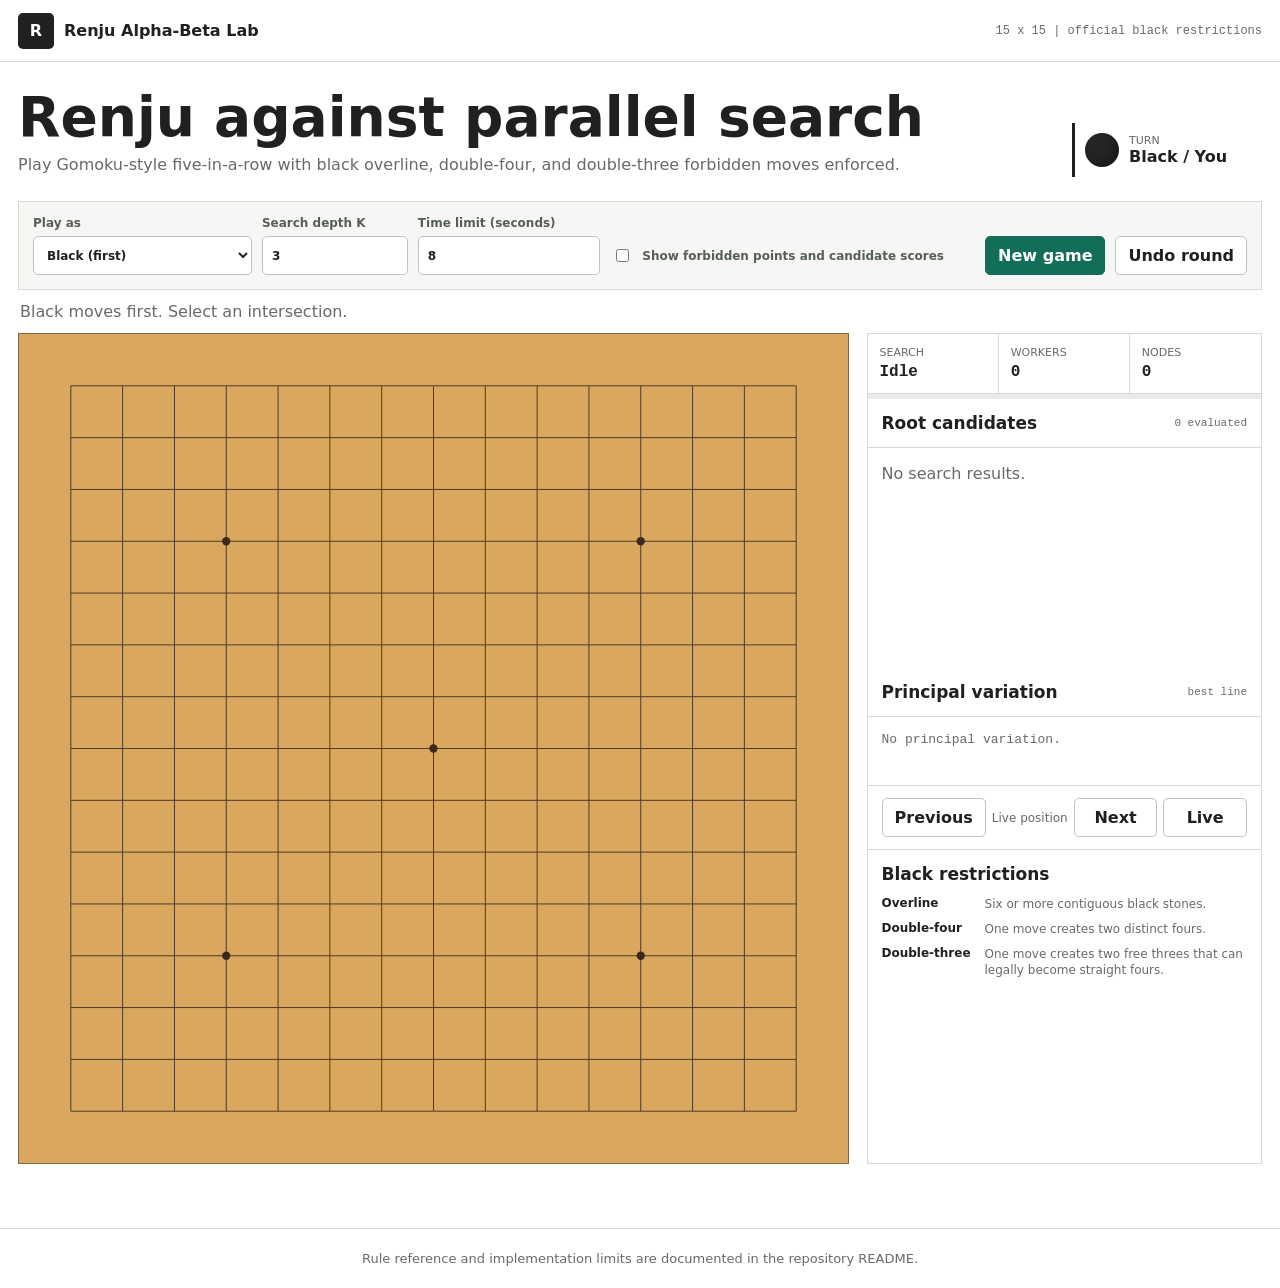
==== index.html @ b0e86195 "Build parallel Renju alpha-beta game" ====
<!doctype html>
<html lang="en">
<head>
  <meta charset="utf-8"><meta name="viewport" content="width=device-width, initial-scale=1">
  <meta http-equiv="Content-Security-Policy" content="default-src 'self'; script-src 'self'; style-src 'self'; worker-src 'self'; connect-src 'none'; object-src 'none'; base-uri 'self'; frame-ancestors 'none'; form-action 'none'">
  <meta name="referrer" content="no-referrer"><title>Renju Alpha-Beta Lab</title><link rel="stylesheet" href="styles.css">
</head>
<body>
  <header><div><span class="mark">R</span><strong>Renju Alpha-Beta Lab</strong></div><span>15 x 15 | official black restrictions</span></header>
  <main>
    <section class="game-head"><div><h1>Renju against parallel search</h1><p>Play Gomoku-style five-in-a-row with black overline, double-four, and double-three forbidden moves enforced.</p></div><div class="turn"><span id="turnStone" class="stone black"></span><div><small>Turn</small><strong id="turnLabel">Black / You</strong></div></div></section>
    <section class="controls">
      <label>Play as<select id="humanColor"><option value="1">Black (first)</option><option value="2">White</option></select></label>
      <label>Search depth K<input id="depth" type="number" min="1" max="6" value="3"></label>
      <label>Time limit (seconds)<input id="timeLimit" type="number" min="1" max="30" value="8"></label>
      <label class="check"><input id="cheat" type="checkbox"> Show forbidden points and candidate scores</label>
      <button id="newGame" class="primary" type="button">New game</button><button id="undo" type="button">Undo round</button>
    </section>
    <div id="status" class="status">Black moves first. Select an intersection.</div>
    <section class="workspace">
      <section class="board-panel"><canvas id="board" width="900" height="900" aria-label="Renju board"></canvas></section>
      <aside class="analysis">
        <div class="analysis-head"><div><small>Search</small><strong id="searchState">Idle</strong></div><div><small>Workers</small><strong id="workerCount">0</strong></div><div><small>Nodes</small><strong id="nodes">0</strong></div></div>
        <div class="progress"><div id="progressBar"></div></div>
        <div class="section-title"><h2>Root candidates</h2><span id="candidateCount">0 evaluated</span></div>
        <div id="candidates" class="candidates"><p>No search results.</p></div>
        <div class="section-title"><h2>Principal variation</h2><span>best line</span></div>
        <div id="pv" class="pv">No principal variation.</div>
        <div class="replay"><button id="replayBack" type="button">Previous</button><span id="replayLabel">Live position</span><button id="replayForward" type="button">Next</button><button id="live" type="button">Live</button></div>
        <div class="rules"><h2>Black restrictions</h2><dl><dt>Overline</dt><dd>Six or more contiguous black stones.</dd><dt>Double-four</dt><dd>One move creates two distinct fours.</dd><dt>Double-three</dt><dd>One move creates two free threes that can legally become straight fours.</dd></dl></div>
      </aside>
    </section>
  </main>
  <footer>Rule reference and implementation limits are documented in the repository README.</footer>
  <script src="engine.js"></script><script src="app.js"></script>
</body></html>
---- styles.css ----
:root{--ink:#20211f;--muted:#666b65;--line:#d7d9d3;--paper:#f6f7f4;--green:#136e59;--red:#bd483d;--wood:#d9a85e;font-family:Inter,ui-sans-serif,system-ui,sans-serif;color:var(--ink)}*{box-sizing:border-box}body{margin:0;background:#fff}header{height:62px;padding:0 max(18px,calc((100vw - 1320px)/2));display:flex;align-items:center;justify-content:space-between;gap:12px;border-bottom:1px solid var(--line)}header div{display:flex;align-items:center;gap:10px}.mark{display:grid;place-items:center;width:36px;height:36px;border-radius:5px;background:var(--ink);color:#fff;font-weight:800}header>span{color:var(--muted);font:12px ui-monospace,monospace}main{max-width:1320px;margin:auto;padding:28px 18px 64px}.game-head{display:flex;justify-content:space-between;align-items:end;gap:24px}h1{margin:0 0 8px;font-size:clamp(32px,4.3vw,58px);line-height:1;letter-spacing:0}h2{margin:0;font-size:17px}p{margin:0;color:var(--muted);line-height:1.5}.turn{min-width:190px;display:flex;align-items:center;gap:10px;padding:10px;border-left:3px solid var(--ink)}.turn small,.analysis small{display:block;color:var(--muted);font-size:11px;text-transform:uppercase}.stone{display:block;width:34px;height:34px;border-radius:50%;box-shadow:inset -4px -5px 7px #0004}.stone.black{background:#242522}.stone.white{background:#fff;border:1px solid #999}.controls{display:grid;grid-template-columns:1.2fr .8fr 1fr 2fr auto auto;gap:10px;align-items:end;margin-top:24px;padding:14px;border:1px solid var(--line);background:var(--paper)}label{display:grid;gap:6px;color:#555e57;font-size:12px;font-weight:750}input,select,button{min-height:39px;border:1px solid #bdc4bd;border-radius:5px;background:#fff;color:var(--ink);font:inherit}input,select{width:100%;padding:7px 9px}.check{display:flex;align-items:center;gap:8px;min-height:39px}.check input{width:17px;min-height:auto}button{padding:7px 12px;font-weight:750;cursor:pointer}.primary{color:#fff;border-color:var(--green);background:var(--green)}button:hover:not(:disabled){border-color:var(--green)}button:disabled{opacity:.45}.status{min-height:42px;padding:12px 2px;color:var(--muted)}.status.error{color:var(--red)}.workspace{display:grid;grid-template-columns:minmax(0,2.1fr) minmax(320px,1fr);gap:18px}.board-panel{min-width:0;border:1px solid #7c6748;background:var(--wood)}#board{display:block;width:100%;aspect-ratio:1;background:var(--wood);touch-action:none}.analysis{border:1px solid var(--line);min-width:0}.analysis-head{display:grid;grid-template-columns:repeat(3,1fr);border-bottom:1px solid var(--line)}.analysis-head div{padding:12px;border-right:1px solid var(--line)}.analysis-head div:last-child{border:0}.analysis-head strong{display:block;margin-top:4px;font:700 16px ui-monospace,monospace}.progress{height:5px;background:#e8ebe7}.progress div{height:100%;width:0;background:var(--green);transition:width .15s}.section-title{display:flex;align-items:center;justify-content:space-between;padding:14px;border-bottom:1px solid var(--line)}.section-title span{font:11px ui-monospace,monospace;color:var(--muted)}.candidates{height:220px;overflow:auto}.candidates p{padding:14px}.candidate{display:grid;grid-template-columns:38px 1fr auto;gap:8px;padding:9px 14px;border-bottom:1px solid var(--line);font:12px ui-monospace,monospace}.candidate strong{font-size:13px}.candidate .bar{height:4px;margin-top:5px;background:#dce5e1}.candidate .bar i{display:block;height:100%;background:var(--green)}.pv{min-height:68px;padding:12px 14px;font:13px/1.7 ui-monospace,monospace;color:var(--muted)}.replay{display:grid;grid-template-columns:1fr auto 1fr 1fr;gap:6px;padding:12px 14px;border-block:1px solid var(--line)}.replay span{align-self:center;font-size:12px;color:var(--muted);white-space:nowrap}.rules{padding:14px}.rules dl{display:grid;grid-template-columns:95px 1fr;gap:8px;margin:12px 0 0;font-size:12px}.rules dt{font-weight:800}.rules dd{margin:0;color:var(--muted);line-height:1.4}footer{padding:22px;border-top:1px solid var(--line);text-align:center;color:var(--muted);font-size:13px}@media(max-width:950px){.controls{grid-template-columns:repeat(3,1fr)}.workspace{grid-template-columns:1fr}.analysis{display:grid;grid-template-columns:1fr 1fr}.analysis-head,.progress,.replay,.rules{grid-column:1/-1}}@media(max-width:620px){header>span{max-width:120px;text-align:right}.game-head{align-items:flex-start;flex-direction:column}.turn{min-width:0}.controls{grid-template-columns:1fr 1fr}.controls label:nth-child(1),.controls .check{grid-column:1/-1}.analysis{display:block}.replay{grid-template-columns:1fr 1fr}.replay span{grid-column:1/-1;grid-row:1}.board-panel{margin-inline:-18px;border-inline:0}.rules dl{grid-template-columns:82px 1fr}}
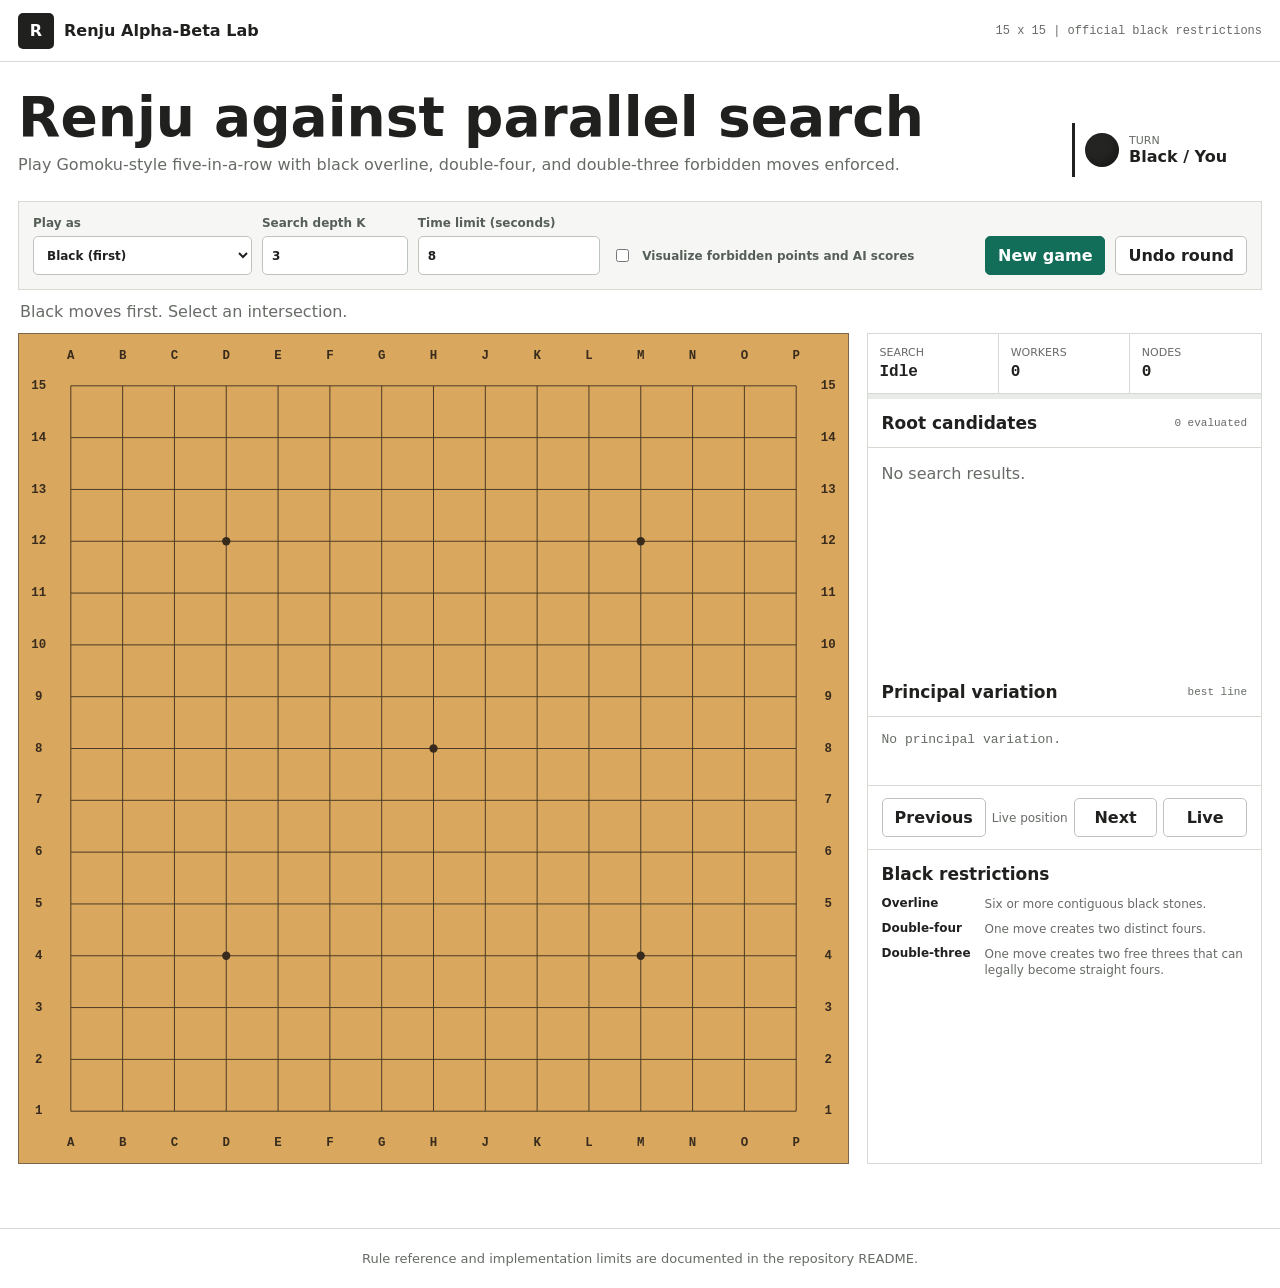
==== commit c09e20dd: "Visualize board coordinates and AI scores" ====
--- a/index.html
+++ b/index.html
@@ -13,10 +13,15 @@
       <label>Play as<select id="humanColor"><option value="1">Black (first)</option><option value="2">White</option></select></label>
       <label>Search depth K<input id="depth" type="number" min="1" max="6" value="3"></label>
       <label>Time limit (seconds)<input id="timeLimit" type="number" min="1" max="30" value="8"></label>
-      <label class="check"><input id="cheat" type="checkbox"> Show forbidden points and candidate scores</label>
+      <label class="check"><input id="cheat" type="checkbox"> Visualize forbidden points and AI scores</label>
       <button id="newGame" class="primary" type="button">New game</button><button id="undo" type="button">Undo round</button>
     </section>
     <div id="status" class="status">Black moves first. Select an intersection.</div>
+    <div id="scoreLegend" class="score-legend" hidden aria-label="AI candidate score colors">
+      <span><i class="score-low"></i>Lower score</span>
+      <span><i class="score-mid"></i>Middle score</span>
+      <span><i class="score-high"></i>Higher score</span>
+    </div>
     <section class="workspace">
       <section class="board-panel"><canvas id="board" width="900" height="900" aria-label="Renju board"></canvas></section>
       <aside class="analysis">
--- a/styles.css
+++ b/styles.css
@@ -1 +1 @@
-:root{--ink:#20211f;--muted:#666b65;--line:#d7d9d3;--paper:#f6f7f4;--green:#136e59;--red:#bd483d;--wood:#d9a85e;font-family:Inter,ui-sans-serif,system-ui,sans-serif;color:var(--ink)}*{box-sizing:border-box}body{margin:0;background:#fff}header{height:62px;padding:0 max(18px,calc((100vw - 1320px)/2));display:flex;align-items:center;justify-content:space-between;gap:12px;border-bottom:1px solid var(--line)}header div{display:flex;align-items:center;gap:10px}.mark{display:grid;place-items:center;width:36px;height:36px;border-radius:5px;background:var(--ink);color:#fff;font-weight:800}header>span{color:var(--muted);font:12px ui-monospace,monospace}main{max-width:1320px;margin:auto;padding:28px 18px 64px}.game-head{display:flex;justify-content:space-between;align-items:end;gap:24px}h1{margin:0 0 8px;font-size:clamp(32px,4.3vw,58px);line-height:1;letter-spacing:0}h2{margin:0;font-size:17px}p{margin:0;color:var(--muted);line-height:1.5}.turn{min-width:190px;display:flex;align-items:center;gap:10px;padding:10px;border-left:3px solid var(--ink)}.turn small,.analysis small{display:block;color:var(--muted);font-size:11px;text-transform:uppercase}.stone{display:block;width:34px;height:34px;border-radius:50%;box-shadow:inset -4px -5px 7px #0004}.stone.black{background:#242522}.stone.white{background:#fff;border:1px solid #999}.controls{display:grid;grid-template-columns:1.2fr .8fr 1fr 2fr auto auto;gap:10px;align-items:end;margin-top:24px;padding:14px;border:1px solid var(--line);background:var(--paper)}label{display:grid;gap:6px;color:#555e57;font-size:12px;font-weight:750}input,select,button{min-height:39px;border:1px solid #bdc4bd;border-radius:5px;background:#fff;color:var(--ink);font:inherit}input,select{width:100%;padding:7px 9px}.check{display:flex;align-items:center;gap:8px;min-height:39px}.check input{width:17px;min-height:auto}button{padding:7px 12px;font-weight:750;cursor:pointer}.primary{color:#fff;border-color:var(--green);background:var(--green)}button:hover:not(:disabled){border-color:var(--green)}button:disabled{opacity:.45}.status{min-height:42px;padding:12px 2px;color:var(--muted)}.status.error{color:var(--red)}.workspace{display:grid;grid-template-columns:minmax(0,2.1fr) minmax(320px,1fr);gap:18px}.board-panel{min-width:0;border:1px solid #7c6748;background:var(--wood)}#board{display:block;width:100%;aspect-ratio:1;background:var(--wood);touch-action:none}.analysis{border:1px solid var(--line);min-width:0}.analysis-head{display:grid;grid-template-columns:repeat(3,1fr);border-bottom:1px solid var(--line)}.analysis-head div{padding:12px;border-right:1px solid var(--line)}.analysis-head div:last-child{border:0}.analysis-head strong{display:block;margin-top:4px;font:700 16px ui-monospace,monospace}.progress{height:5px;background:#e8ebe7}.progress div{height:100%;width:0;background:var(--green);transition:width .15s}.section-title{display:flex;align-items:center;justify-content:space-between;padding:14px;border-bottom:1px solid var(--line)}.section-title span{font:11px ui-monospace,monospace;color:var(--muted)}.candidates{height:220px;overflow:auto}.candidates p{padding:14px}.candidate{display:grid;grid-template-columns:38px 1fr auto;gap:8px;padding:9px 14px;border-bottom:1px solid var(--line);font:12px ui-monospace,monospace}.candidate strong{font-size:13px}.candidate .bar{height:4px;margin-top:5px;background:#dce5e1}.candidate .bar i{display:block;height:100%;background:var(--green)}.pv{min-height:68px;padding:12px 14px;font:13px/1.7 ui-monospace,monospace;color:var(--muted)}.replay{display:grid;grid-template-columns:1fr auto 1fr 1fr;gap:6px;padding:12px 14px;border-block:1px solid var(--line)}.replay span{align-self:center;font-size:12px;color:var(--muted);white-space:nowrap}.rules{padding:14px}.rules dl{display:grid;grid-template-columns:95px 1fr;gap:8px;margin:12px 0 0;font-size:12px}.rules dt{font-weight:800}.rules dd{margin:0;color:var(--muted);line-height:1.4}footer{padding:22px;border-top:1px solid var(--line);text-align:center;color:var(--muted);font-size:13px}@media(max-width:950px){.controls{grid-template-columns:repeat(3,1fr)}.workspace{grid-template-columns:1fr}.analysis{display:grid;grid-template-columns:1fr 1fr}.analysis-head,.progress,.replay,.rules{grid-column:1/-1}}@media(max-width:620px){header>span{max-width:120px;text-align:right}.game-head{align-items:flex-start;flex-direction:column}.turn{min-width:0}.controls{grid-template-columns:1fr 1fr}.controls label:nth-child(1),.controls .check{grid-column:1/-1}.analysis{display:block}.replay{grid-template-columns:1fr 1fr}.replay span{grid-column:1/-1;grid-row:1}.board-panel{margin-inline:-18px;border-inline:0}.rules dl{grid-template-columns:82px 1fr}}
+:root{--ink:#20211f;--muted:#666b65;--line:#d7d9d3;--paper:#f6f7f4;--green:#136e59;--red:#bd483d;--wood:#d9a85e;font-family:Inter,ui-sans-serif,system-ui,sans-serif;color:var(--ink)}*{box-sizing:border-box}body{margin:0;background:#fff}header{height:62px;padding:0 max(18px,calc((100vw - 1320px)/2));display:flex;align-items:center;justify-content:space-between;gap:12px;border-bottom:1px solid var(--line)}header div{display:flex;align-items:center;gap:10px}.mark{display:grid;place-items:center;width:36px;height:36px;border-radius:5px;background:var(--ink);color:#fff;font-weight:800}header>span{color:var(--muted);font:12px ui-monospace,monospace}main{max-width:1320px;margin:auto;padding:28px 18px 64px}.game-head{display:flex;justify-content:space-between;align-items:end;gap:24px}h1{margin:0 0 8px;font-size:clamp(32px,4.3vw,58px);line-height:1;letter-spacing:0}h2{margin:0;font-size:17px}p{margin:0;color:var(--muted);line-height:1.5}.turn{min-width:190px;display:flex;align-items:center;gap:10px;padding:10px;border-left:3px solid var(--ink)}.turn small,.analysis small{display:block;color:var(--muted);font-size:11px;text-transform:uppercase}.stone{display:block;width:34px;height:34px;border-radius:50%;box-shadow:inset -4px -5px 7px #0004}.stone.black{background:#242522}.stone.white{background:#fff;border:1px solid #999}.controls{display:grid;grid-template-columns:1.2fr .8fr 1fr 2fr auto auto;gap:10px;align-items:end;margin-top:24px;padding:14px;border:1px solid var(--line);background:var(--paper)}label{display:grid;gap:6px;color:#555e57;font-size:12px;font-weight:750}input,select,button{min-height:39px;border:1px solid #bdc4bd;border-radius:5px;background:#fff;color:var(--ink);font:inherit}input,select{width:100%;padding:7px 9px}.check{display:flex;align-items:center;gap:8px;min-height:39px}.check input{width:17px;min-height:auto}button{padding:7px 12px;font-weight:750;cursor:pointer}.primary{color:#fff;border-color:var(--green);background:var(--green)}button:hover:not(:disabled){border-color:var(--green)}button:disabled{opacity:.45}.status{min-height:42px;padding:12px 2px;color:var(--muted)}.status.error{color:var(--red)}.score-legend{display:flex;justify-content:flex-end;gap:16px;min-height:30px;padding:0 2px 9px;color:var(--muted);font-size:12px}.score-legend[hidden]{display:none}.score-legend span{display:flex;align-items:center;gap:6px}.score-legend i{width:22px;height:8px;border-radius:2px}.score-low{background:#b5443b}.score-mid{background:#e1b542}.score-high{background:#13705a}.workspace{display:grid;grid-template-columns:minmax(0,2.1fr) minmax(320px,1fr);gap:18px}.board-panel{min-width:0;border:1px solid #7c6748;background:var(--wood)}#board{display:block;width:100%;aspect-ratio:1;background:var(--wood);touch-action:none}.analysis{border:1px solid var(--line);min-width:0}.analysis-head{display:grid;grid-template-columns:repeat(3,1fr);border-bottom:1px solid var(--line)}.analysis-head div{padding:12px;border-right:1px solid var(--line)}.analysis-head div:last-child{border:0}.analysis-head strong{display:block;margin-top:4px;font:700 16px ui-monospace,monospace}.progress{height:5px;background:#e8ebe7}.progress div{height:100%;width:0;background:var(--green);transition:width .15s}.section-title{display:flex;align-items:center;justify-content:space-between;padding:14px;border-bottom:1px solid var(--line)}.section-title span{font:11px ui-monospace,monospace;color:var(--muted)}.candidates{height:220px;overflow:auto}.candidates p{padding:14px}.candidate{display:grid;grid-template-columns:38px 1fr auto;gap:8px;padding:9px 14px;border-bottom:1px solid var(--line);font:12px ui-monospace,monospace}.candidate strong{font-size:13px}.candidate .bar{height:4px;margin-top:5px;background:#dce5e1}.candidate .bar i{display:block;height:100%;background:var(--green)}.pv{min-height:68px;padding:12px 14px;font:13px/1.7 ui-monospace,monospace;color:var(--muted)}.replay{display:grid;grid-template-columns:1fr auto 1fr 1fr;gap:6px;padding:12px 14px;border-block:1px solid var(--line)}.replay span{align-self:center;font-size:12px;color:var(--muted);white-space:nowrap}.rules{padding:14px}.rules dl{display:grid;grid-template-columns:95px 1fr;gap:8px;margin:12px 0 0;font-size:12px}.rules dt{font-weight:800}.rules dd{margin:0;color:var(--muted);line-height:1.4}footer{padding:22px;border-top:1px solid var(--line);text-align:center;color:var(--muted);font-size:13px}@media(max-width:950px){.controls{grid-template-columns:repeat(3,1fr)}.workspace{grid-template-columns:1fr}.analysis{display:grid;grid-template-columns:1fr 1fr}.analysis-head,.progress,.replay,.rules{grid-column:1/-1}}@media(max-width:620px){header>span{max-width:120px;text-align:right}.game-head{align-items:flex-start;flex-direction:column}.turn{min-width:0}.controls{grid-template-columns:1fr 1fr}.controls label:nth-child(1),.controls .check{grid-column:1/-1}.score-legend{justify-content:flex-start;flex-wrap:wrap}.analysis{display:block}.replay{grid-template-columns:1fr 1fr}.replay span{grid-column:1/-1;grid-row:1}.board-panel{margin-inline:-18px;border-inline:0}.rules dl{grid-template-columns:82px 1fr}}
